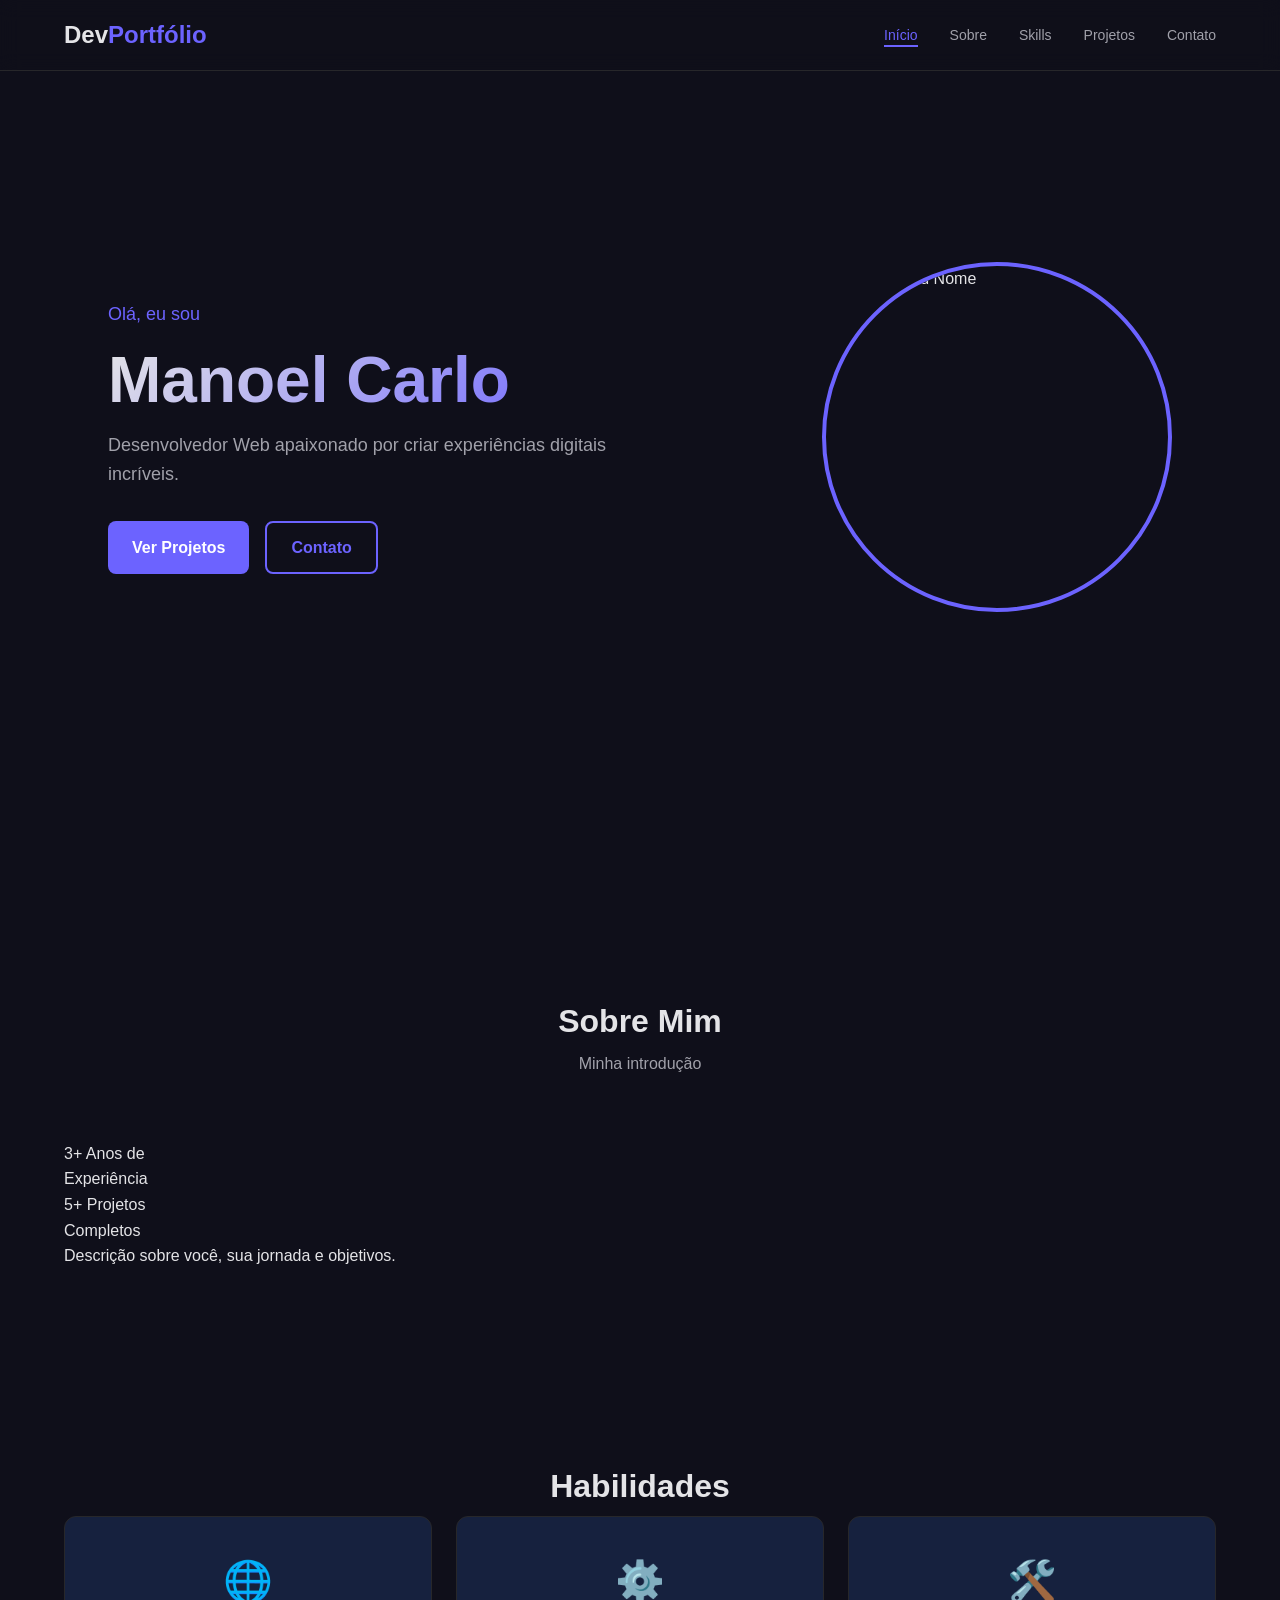
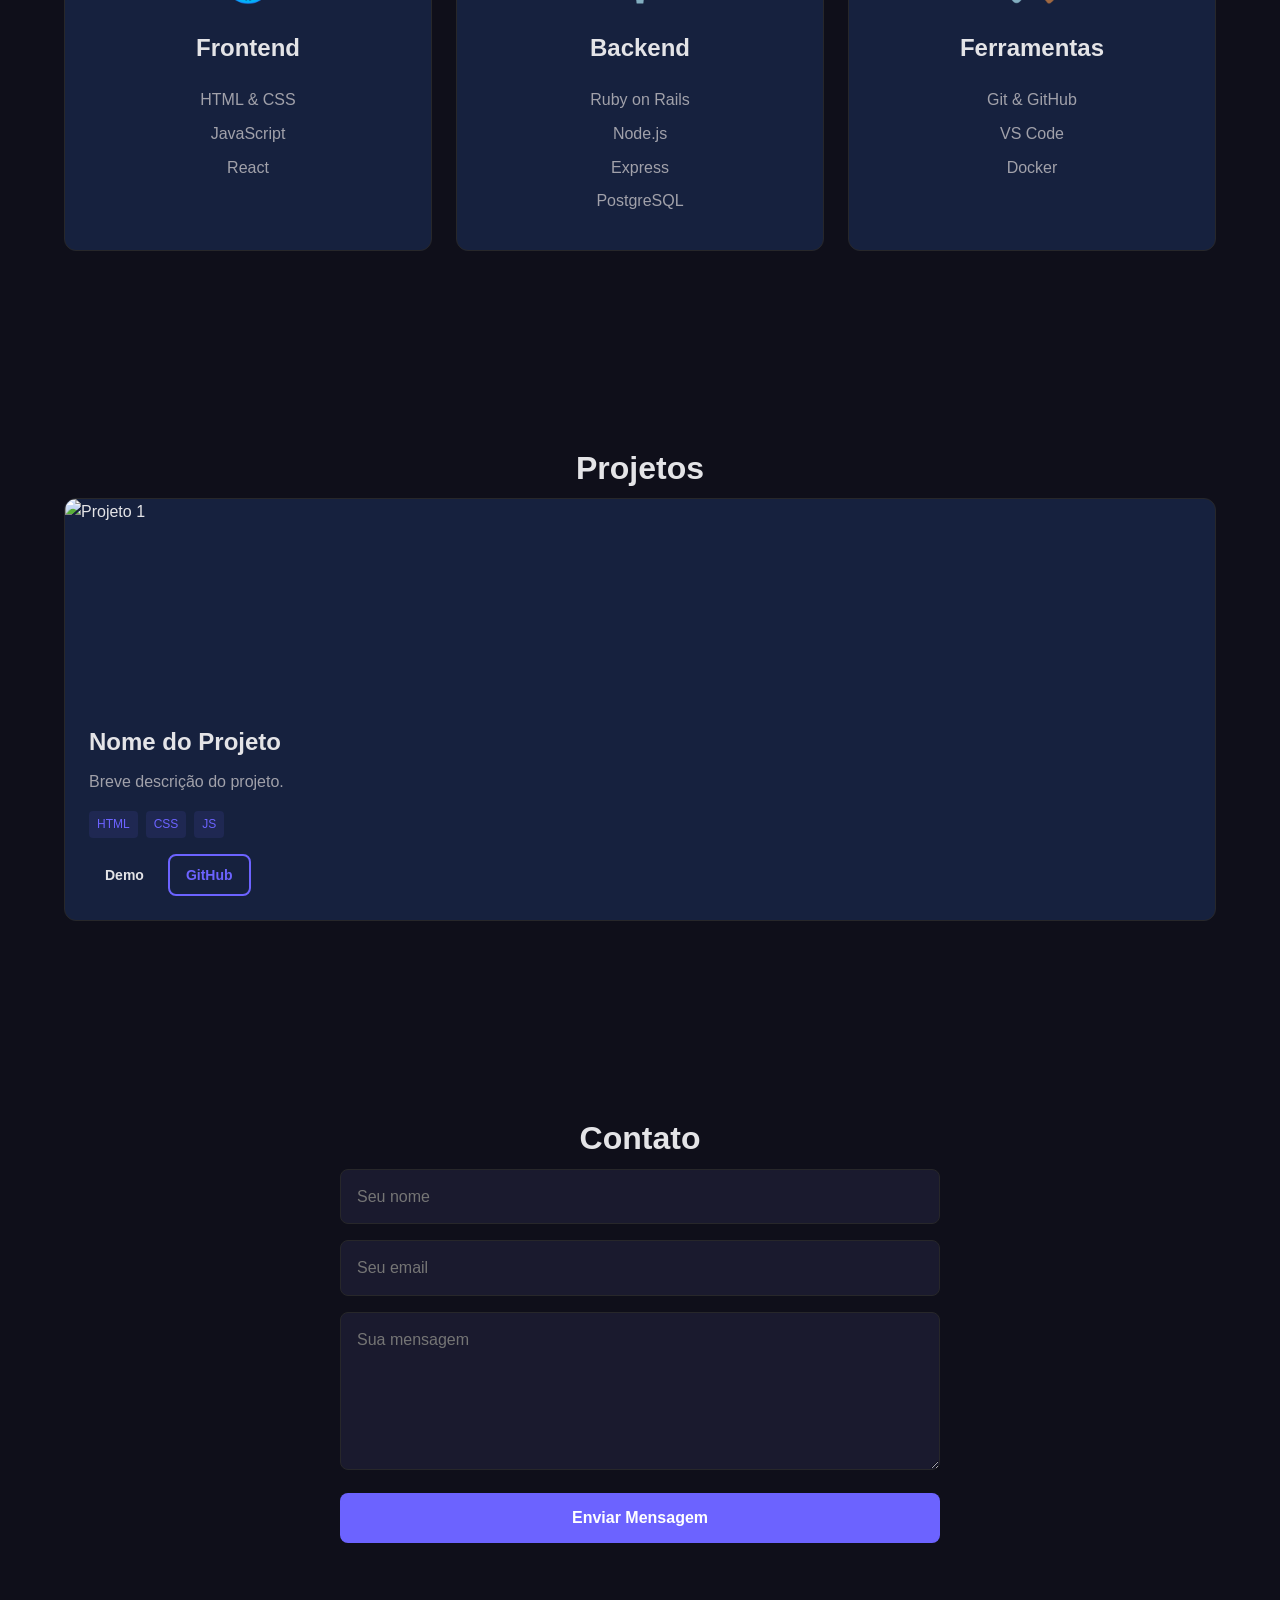
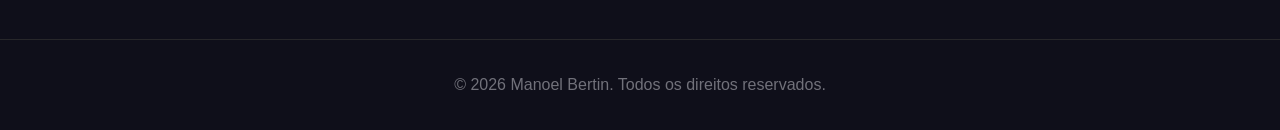
==== index.html @ 7fca6bd4 "feat: projeto portfólio inicial com HTML, CSS e JS" ====
<!-- index.html -->
<!DOCTYPE html>
<html lang="pt-BR">
<head>
    <meta charset="UTF-8">
    <meta name="viewport" content="width=device-width, initial-scale=1.0">
    <meta name="description" content="Portfólio de Manoel - Desenvolvedor Web">
    <title>Manoel Bertin | Desenvolvedor</title>
    <link rel="stylesheet" href="assets/css/reset.css">
    <link rel="stylesheet" href="assets/css/variables.css">
    <link rel="stylesheet" href="assets/css/style.css">
</head>
<body>
    <header class="header" id="header">
        <nav class="nav container">
            <a href="#" class="nav__logo">Dev<span>Portfólio</span></a>
            <ul class="nav__list">
                <li><a href="#home" class="nav__link active">Início</a></li>
                <li><a href="#about" class="nav__link">Sobre</a></li>
                <li><a href="#skills" class="nav__link">Skills</a></li>
                <li><a href="#projects" class="nav__link">Projetos</a></li>
                <li><a href="#contact" class="nav__link">Contato</a></li>
            </ul>
            <button class="nav__toggle" id="nav-toggle" aria-label="Menu">
                <span></span>
                <span></span>
                <span></span>
            </button>
        </nav>
    </header>

    <main>
        <!-- HERO SECTION -->
        <section class="hero section" id="home">
            <div class="hero__container container">
                <div class="hero__content">
                    <span class="hero__subtitle">Olá, eu sou</span>
                    <h1 class="hero__title">Manoel Carlo</h1>
                    <p class="hero__description">
                        Desenvolvedor Web apaixonado por criar 
                        experiências digitais incríveis.
                    </p>
                    <div class="hero__buttons">
                        <a href="#projects" class="btn btn--primary">
                            Ver Projetos
                        </a>
                        <a href="#contact" class="btn btn--outline">
                            Contato
                        </a>
                    </div>
                </div>
                <div class="hero__image">
                    <img src="assets/images/profile.webp" 
                         alt="Foto de Seu Nome"
                         loading="lazy">
                </div>
            </div>
        </section>

        <!-- ABOUT SECTION -->
        <section class="about section" id="about">
            <div class="container">
                <h2 class="section__title">Sobre Mim</h2>
                <p class="section__subtitle">Minha introdução</p>
                <div class="about__content">
                    <div class="about__info">
                        <div class="about__box">
                            <span class="about__box-number">3+</span>
                            <span class="about__box-label">Anos de<br>Experiência</span>
                        </div>
                        <div class="about__box">
                            <span class="about__box-number">5+</span>
                            <span class="about__box-label">Projetos<br>Completos</span>
                        </div>
                    </div>
                    <p class="about__description">
                        Descrição sobre você, sua jornada e objetivos.
                    </p>
                </div>
            </div>
        </section>

        <!-- SKILLS SECTION -->
        <section class="skills section" id="skills">
            <div class="container">
                <h2 class="section__title">Habilidades</h2>
                <div class="skills__grid">
                    <article class="skill__card">
                        <div class="skill__icon">🌐</div>
                        <h3 class="skill__title">Frontend</h3>
                        <ul class="skill__list">
                            <li>HTML & CSS</li>
                            <li>JavaScript</li>
                            <li>React</li>
                        </ul>
                    </article>
                    <article class="skill__card">
                        <div class="skill__icon">⚙️</div>
                        <h3 class="skill__title">Backend</h3>
                        <ul class="skill__list">
                            <li>Ruby on Rails</li>
                            <li>Node.js</li>
                            <li>Express</li>
                            <li>PostgreSQL</li>
                        </ul>
                    </article>
                    <article class="skill__card">
                        <div class="skill__icon">🛠️</div>
                        <h3 class="skill__title">Ferramentas</h3>
                        <ul class="skill__list">
                            <li>Git & GitHub</li>
                            <li>VS Code</li>
                            <li>Docker</li>
                        </ul>
                    </article>
                </div>
            </div>
        </section>

        <!-- PROJECTS SECTION -->
        <section class="projects section" id="projects">
            <div class="container">
                <h2 class="section__title">Projetos</h2>
                <div class="projects__grid">
                    <article class="project__card">
                        <div class="project__image">
                            <img src="assets/images/projects/project1.webp" 
                                 alt="Projeto 1">
                        </div>
                        <div class="project__content">
                            <h3 class="project__title">Nome do Projeto</h3>
                            <p class="project__description">
                                Breve descrição do projeto.
                            </p>
                            <div class="project__tags">
                                <span class="tag">HTML</span>
                                <span class="tag">CSS</span>
                                <span class="tag">JS</span>
                            </div>
                            <div class="project__links">
                                <a href="#" class="btn btn--small">Demo</a>
                                <a href="#" class="btn btn--small btn--outline">
                                    GitHub
                                </a>
                            </div>
                        </div>
                    </article>
                </div>
            </div>
        </section>

        <!-- CONTACT SECTION -->
        <section class="contact section" id="contact">
            <div class="container">
                <h2 class="section__title">Contato</h2>
                <form class="contact__form" id="contact-form">
                    <div class="form__group">
                        <input type="text" name="name" 
                               placeholder="Seu nome" required>
                    </div>
                    <div class="form__group">
                        <input type="email" name="email" 
                               placeholder="Seu email" required>
                    </div>
                    <div class="form__group">
                        <textarea name="message" rows="5" 
                                  placeholder="Sua mensagem" required></textarea>
                    </div>
                    <button type="submit" class="btn btn--primary">
                        Enviar Mensagem
                    </button>
                </form>
            </div>
        </section>
    </main>

    <footer class="footer">
        <div class="container">
            <p>&copy; 2026 Manoel Bertin. Todos os direitos reservados.</p>
        </div>
    </footer>

    <script src="assets/js/main.js"></script>
</body>
</html>
---- assets/css/variables.css ----
/* variables.css - Design Tokens (MUITO IMPORTANTE!) */
:root {
    /* === CORES === */
    --color-primary: #6C63FF;
    --color-primary-dark: #5A52D5;
    --color-primary-light: #8B85FF;
    
    --color-bg: #0F0F1A;
    --color-bg-secondary: #1A1A2E;
    --color-bg-card: #16213E;
    
    --color-text: #E4E4E7;
    --color-text-secondary: #A1A1AA;
    --color-text-muted: #71717A;
    
    --color-border: #27272A;
    --color-success: #22C55E;
    --color-error: #EF4444;
    
    /* === TIPOGRAFIA === */
    --font-family: 'Inter', -apple-system, BlinkMacSystemFont, sans-serif;
    --font-size-xs: 1.2rem;
    --font-size-sm: 1.4rem;
    --font-size-base: 1.6rem;
    --font-size-lg: 1.8rem;
    --font-size-xl: 2.4rem;
    --font-size-2xl: 3.2rem;
    --font-size-3xl: 4.8rem;
    --font-size-hero: 6.4rem;
    
    --font-weight-regular: 400;
    --font-weight-medium: 500;
    --font-weight-semibold: 600;
    --font-weight-bold: 700;
    
    /* === ESPAÇAMENTO === */
    --spacing-xs: 0.4rem;
    --spacing-sm: 0.8rem;
    --spacing-md: 1.6rem;
    --spacing-lg: 2.4rem;
    --spacing-xl: 3.2rem;
    --spacing-2xl: 4.8rem;
    --spacing-3xl: 6.4rem;
    --spacing-section: 9.6rem;
    
    /* === BORDAS === */
    --radius-sm: 0.4rem;
    --radius-md: 0.8rem;
    --radius-lg: 1.2rem;
    --radius-xl: 1.6rem;
    --radius-full: 50%;
    
    /* === SOMBRAS === */
    --shadow-sm: 0 1px 2px rgba(0, 0, 0, 0.3);
    --shadow-md: 0 4px 6px rgba(0, 0, 0, 0.3);
    --shadow-lg: 0 10px 15px rgba(0, 0, 0, 0.3);
    --shadow-glow: 0 0 20px rgba(108, 99, 255, 0.3);
    
    /* === TRANSIÇÕES === */
    --transition-fast: 150ms ease;
    --transition-base: 300ms ease;
    --transition-slow: 500ms ease;
    
    /* === CONTAINER === */
    --container-max: 120rem;
    --container-padding: 2.4rem;
    
    /* === Z-INDEX === */
    --z-dropdown: 100;
    --z-sticky: 200;
    --z-fixed: 300;
    --z-modal: 400;
    --z-tooltip: 500;
}
---- assets/css/style.css ----
/* style.css - Estilos principais */

/* === UTILITÁRIOS === */
body {
    font-family: var(--font-family);
    background-color: var(--color-bg);
    color: var(--color-text);
}

.container {
    max-width: var(--container-max);
    margin: 0 auto;
    padding: 0 var(--container-padding);
}

.section {
    padding: var(--spacing-section) 0;
}

.section__title {
    font-size: var(--font-size-2xl);
    font-weight: var(--font-weight-bold);
    text-align: center;
    margin-bottom: var(--spacing-xs);
}

.section__subtitle {
    font-size: var(--font-size-base);
    color: var(--color-text-secondary);
    text-align: center;
    margin-bottom: var(--spacing-3xl);
}

/* === BOTÕES (Reutilizáveis) === */
.btn {
    display: inline-flex;
    align-items: center;
    justify-content: center;
    gap: var(--spacing-sm);
    padding: 1.2rem 2.4rem;
    border-radius: var(--radius-md);
    font-weight: var(--font-weight-semibold);
    font-size: var(--font-size-base);
    transition: all var(--transition-base);
    cursor: pointer;
}

.btn--primary {
    background: var(--color-primary);
    color: white;
}

.btn--primary:hover {
    background: var(--color-primary-dark);
    transform: translateY(-2px);
    box-shadow: var(--shadow-glow);
}

.btn--outline {
    border: 2px solid var(--color-primary);
    color: var(--color-primary);
    background: transparent;
}

.btn--outline:hover {
    background: var(--color-primary);
    color: white;
}

.btn--small {
    padding: 0.8rem 1.6rem;
    font-size: var(--font-size-sm);
}

/* === HEADER === */
.header {
    position: fixed;
    top: 0;
    left: 0;
    width: 100%;
    z-index: var(--z-fixed);
    background: rgba(15, 15, 26, 0.8);
    backdrop-filter: blur(10px);
    border-bottom: 1px solid var(--color-border);
}

.nav {
    display: flex;
    align-items: center;
    justify-content: space-between;
    height: 7rem;
}

.nav__logo {
    font-size: var(--font-size-xl);
    font-weight: var(--font-weight-bold);
}

.nav__logo span {
    color: var(--color-primary);
}

.nav__list {
    display: flex;
    gap: var(--spacing-xl);
}

.nav__link {
    font-size: var(--font-size-sm);
    color: var(--color-text-secondary);
    transition: color var(--transition-fast);
    position: relative;
}

.nav__link::after {
    content: '';
    position: absolute;
    bottom: -4px;
    left: 0;
    width: 0;
    height: 2px;
    background: var(--color-primary);
    transition: width var(--transition-base);
}

.nav__link:hover,
.nav__link.active {
    color: var(--color-primary);
}

.nav__link:hover::after,
.nav__link.active::after {
    width: 100%;
}

.nav__toggle {
    display: none;
    flex-direction: column;
    gap: 5px;
}

.nav__toggle span {
    width: 25px;
    height: 2px;
    background: var(--color-text);
    transition: var(--transition-base);
}

/* === HERO === */
.hero {
    min-height: 100vh;
    display: flex;
    align-items: center;
    padding-top: 7rem;
}

.hero__container {
    display: grid;
    grid-template-columns: 1fr 1fr;
    gap: var(--spacing-3xl);
    align-items: center;
}

.hero__subtitle {
    font-size: var(--font-size-lg);
    color: var(--color-primary);
    font-weight: var(--font-weight-medium);
}

.hero__title {
    font-size: var(--font-size-hero);
    font-weight: var(--font-weight-bold);
    line-height: 1.1;
    margin: var(--spacing-md) 0;
    background: linear-gradient(135deg, var(--color-text), var(--color-primary));
    -webkit-background-clip: text;
    -webkit-text-fill-color: transparent;
    background-clip: text;
}

.hero__description {
    font-size: var(--font-size-lg);
    color: var(--color-text-secondary);
    margin-bottom: var(--spacing-xl);
    max-width: 50rem;
}

.hero__buttons {
    display: flex;
    gap: var(--spacing-md);
}

.hero__image img {
    width: 35rem;
    height: 35rem;
    object-fit: cover;
    border-radius: var(--radius-full);
    border: 4px solid var(--color-primary);
    margin-left: auto;
}

/* === SKILLS === */
.skills__grid {
    display: grid;
    grid-template-columns: repeat(auto-fit, minmax(25rem, 1fr));
    gap: var(--spacing-lg);
}

.skill__card {
    background: var(--color-bg-card);
    border: 1px solid var(--color-border);
    border-radius: var(--radius-lg);
    padding: var(--spacing-xl);
    text-align: center;
    transition: all var(--transition-base);
}

.skill__card:hover {
    transform: translateY(-5px);
    border-color: var(--color-primary);
    box-shadow: var(--shadow-glow);
}

.skill__icon {
    font-size: 4rem;
    margin-bottom: var(--spacing-md);
}

.skill__title {
    font-size: var(--font-size-xl);
    margin-bottom: var(--spacing-md);
}

.skill__list li {
    color: var(--color-text-secondary);
    padding: var(--spacing-xs) 0;
}

/* === PROJECTS === */
.projects__grid {
    display: grid;
    grid-template-columns: repeat(auto-fit, minmax(30rem, 1fr));
    gap: var(--spacing-lg);
}

.project__card {
    background: var(--color-bg-card);
    border: 1px solid var(--color-border);
    border-radius: var(--radius-lg);
    overflow: hidden;
    transition: all var(--transition-base);
}

.project__card:hover {
    transform: translateY(-5px);
    box-shadow: var(--shadow-lg);
}

.project__image img {
    width: 100%;
    height: 20rem;
    object-fit: cover;
}

.project__content {
    padding: var(--spacing-lg);
}

.project__title {
    font-size: var(--font-size-xl);
    margin-bottom: var(--spacing-sm);
}

.project__description {
    color: var(--color-text-secondary);
    margin-bottom: var(--spacing-md);
}

.project__tags {
    display: flex;
    gap: var(--spacing-sm);
    margin-bottom: var(--spacing-md);
    flex-wrap: wrap;
}

.tag {
    padding: var(--spacing-xs) var(--spacing-sm);
    background: rgba(108, 99, 255, 0.1);
    color: var(--color-primary);
    border-radius: var(--radius-sm);
    font-size: var(--font-size-xs);
}

.project__links {
    display: flex;
    gap: var(--spacing-sm);
}

/* === CONTACT === */
.contact__form {
    max-width: 60rem;
    margin: 0 auto;
    display: flex;
    flex-direction: column;
    gap: var(--spacing-md);
}

.form__group input,
.form__group textarea {
    width: 100%;
    padding: 1.4rem 1.6rem;
    background: var(--color-bg-secondary);
    border: 1px solid var(--color-border);
    border-radius: var(--radius-md);
    color: var(--color-text);
    transition: border-color var(--transition-fast);
}

.form__group input:focus,
.form__group textarea:focus {
    border-color: var(--color-primary);
}

.form__group textarea {
    resize: vertical;
    min-height: 12rem;
}

/* === FOOTER === */
.footer {
    padding: var(--spacing-xl) 0;
    border-top: 1px solid var(--color-border);
    text-align: center;
    color: var(--color-text-muted);
}

/* === RESPONSIVIDADE === */
@media (max-width: 768px) {
    :root {
        --font-size-hero: 3.6rem;
        --font-size-2xl: 2.4rem;
    }

    .nav__list {
        position: fixed;
        top: 7rem;
        left: 0;
        width: 100%;
        background: var(--color-bg);
        flex-direction: column;
        align-items: center;
        padding: var(--spacing-xl) 0;
        border-bottom: 1px solid var(--color-border);
        transform: translateY(-150%);
        transition: transform var(--transition-base);
    }

    .nav__list.active {
        transform: translateY(0);
    }

    .nav__toggle {
        display: flex;
    }

    .hero__container {
        grid-template-columns: 1fr;
        text-align: center;
    }

    .hero__buttons {
        justify-content: center;
    }

    .hero__image img {
        width: 25rem;
        height: 25rem;
        margin: 0 auto;
    }

    .hero__description {
        margin: 0 auto var(--spacing-xl);
    }
}
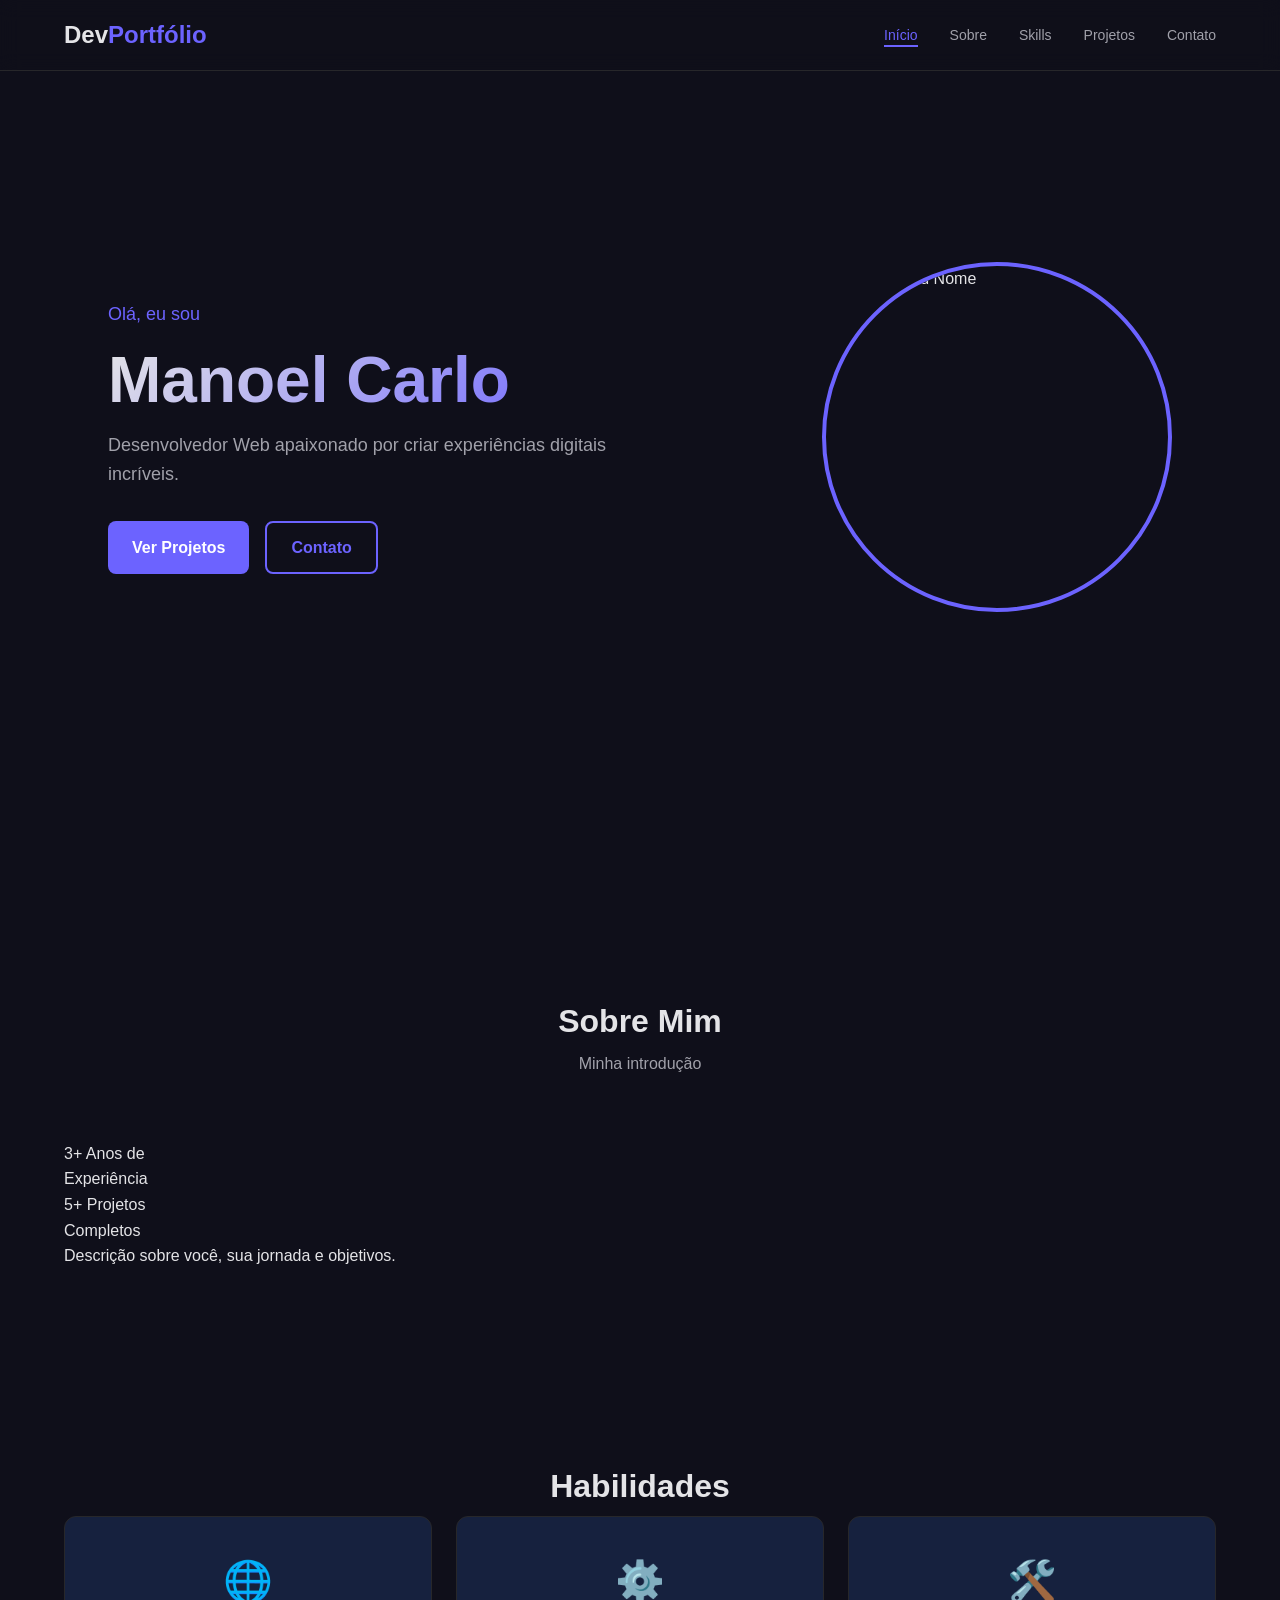
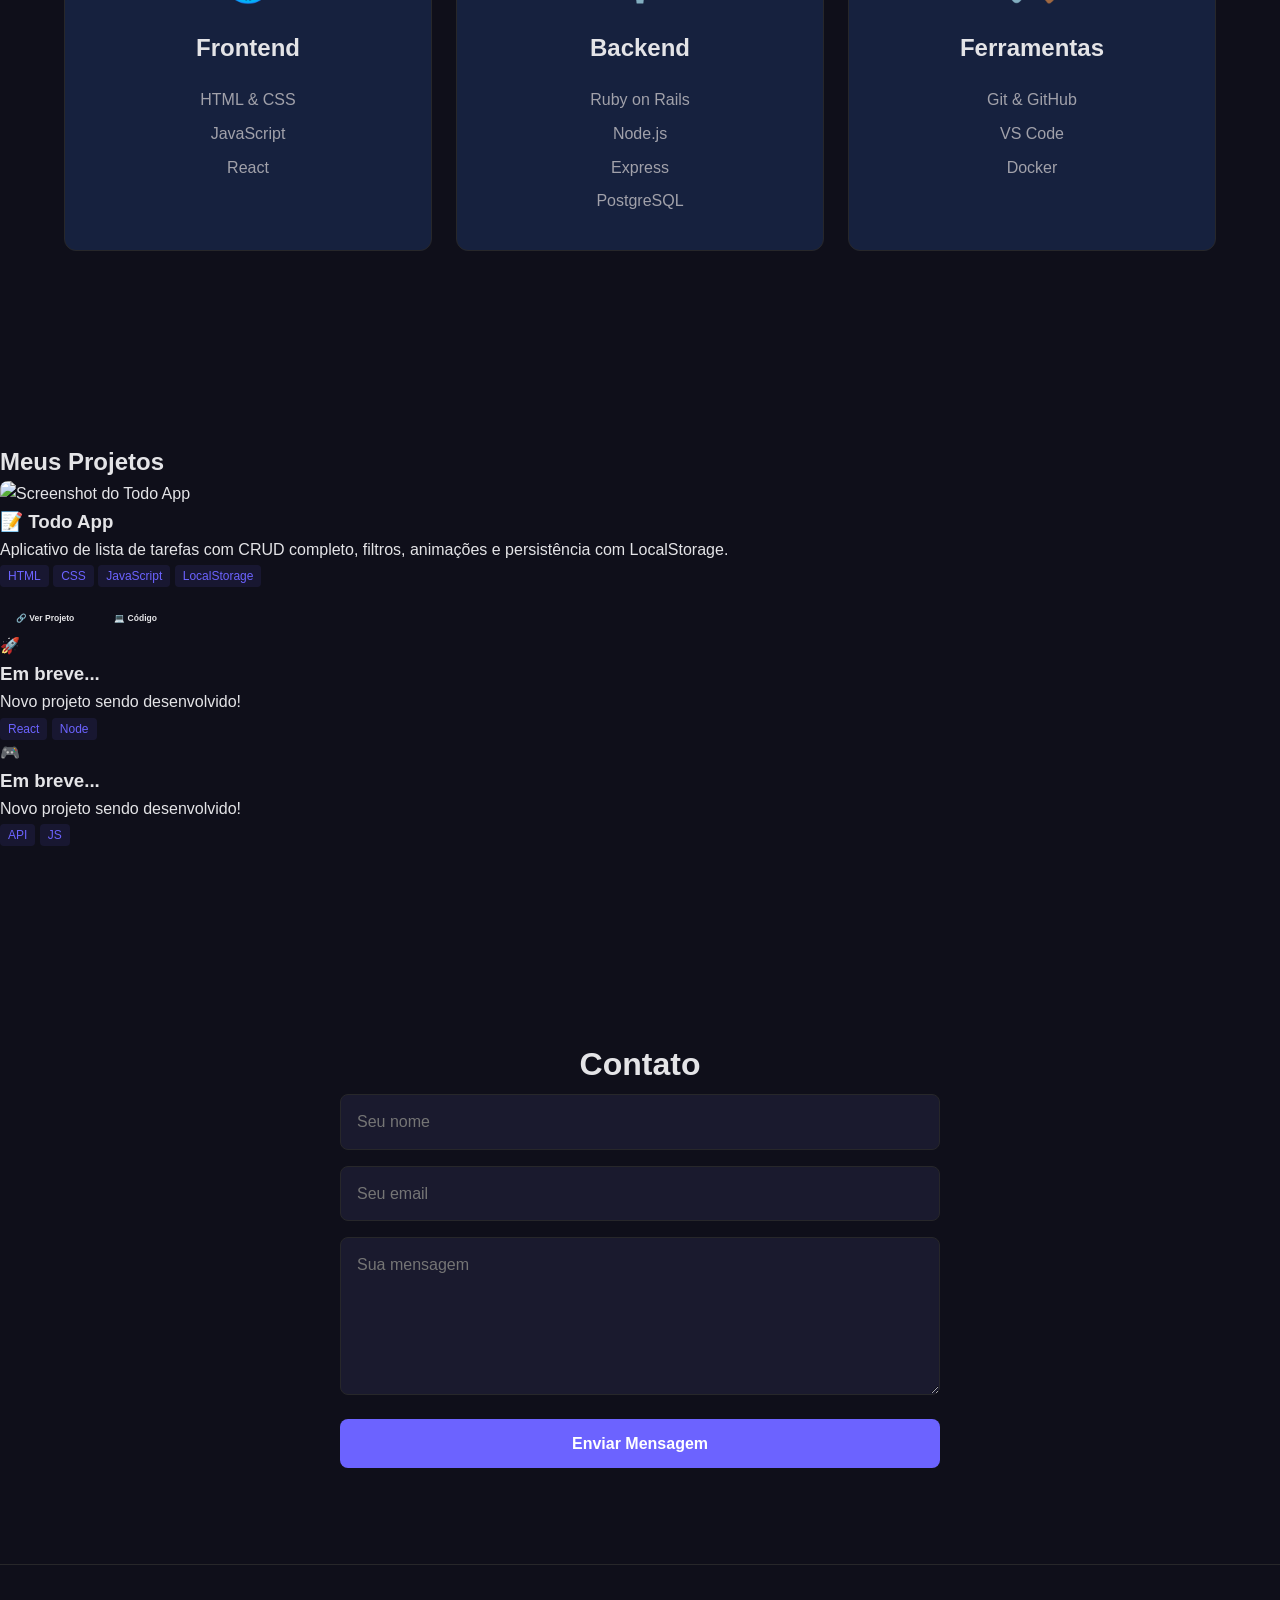
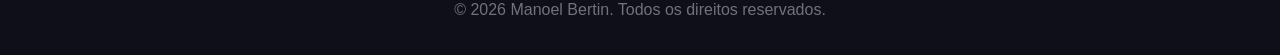
==== commit b3b739dd: "primeiro projeto todotask adicionado no portifolio" ====
--- a/index.html
+++ b/index.html
@@ -117,35 +117,65 @@
             </div>
         </section>
 
-        <!-- PROJECTS SECTION -->
-        <section class="projects section" id="projects">
-            <div class="container">
-                <h2 class="section__title">Projetos</h2>
-                <div class="projects__grid">
-                    <article class="project__card">
-                        <div class="project__image">
-                            <img src="assets/images/projects/project1.webp" 
-                                 alt="Projeto 1">
-                        </div>
-                        <div class="project__content">
-                            <h3 class="project__title">Nome do Projeto</h3>
-                            <p class="project__description">
-                                Breve descrição do projeto.
-                            </p>
-                            <div class="project__tags">
-                                <span class="tag">HTML</span>
-                                <span class="tag">CSS</span>
-                                <span class="tag">JS</span>
-                            </div>
-                            <div class="project__links">
-                                <a href="#" class="btn btn--small">Demo</a>
-                                <a href="#" class="btn btn--small btn--outline">
-                                    GitHub
-                                </a>
-                            </div>
-                        </div>
-                    </article>
-                </div>
+        <!-- PROJETOS -->
+        <section class="section" id="projetos">
+            <h2 class="section-title">Meus Projetos</h2>
+            <div class="projects-grid">
+
+                <!-- CARD DO TODO APP (NOVO!) -->
+                <div class="project-card">
+                    <div class="project-image">
+                        <img src="assets/images/todo-screenshot.png" 
+                            alt="Screenshot do Todo App"
+                            style="width:100%; border-radius:8px;">
+                    </div>
+                    <h3>📝 Todo App</h3>
+                    <p>
+                        Aplicativo de lista de tarefas com CRUD completo, 
+                        filtros, animações e persistência com LocalStorage.
+                    </p>
+                    <div class="project-tags">
+                        <span class="tag">HTML</span>
+                        <span class="tag">CSS</span>
+                        <span class="tag">JavaScript</span>
+                        <span class="tag">LocalStorage</span>
+                    </div>
+                    <div class="project-links">
+                        <a href="projetos/todo-app/index.html" 
+                        class="btn btn-primary btn-small"
+                        target="_blank">
+                            🔗 Ver Projeto
+                        </a>
+                        <a href="https://github.com/SEU-USUARIO" 
+                        class="btn btn-outline btn-small"
+                        target="_blank">
+                            💻 Código
+                        </a>
+                    </div>
+                </div>
+
+                <!-- CARD 2 (placeholder) -->
+                <div class="project-card">
+                    <div class="project-image">🚀</div>
+                    <h3>Em breve...</h3>
+                    <p>Novo projeto sendo desenvolvido!</p>
+                    <div class="project-tags">
+                        <span class="tag">React</span>
+                        <span class="tag">Node</span>
+                    </div>
+                </div>
+
+                <!-- CARD 3 (placeholder) -->
+                <div class="project-card">
+                    <div class="project-image">🎮</div>
+                    <h3>Em breve...</h3>
+                    <p>Novo projeto sendo desenvolvido!</p>
+                    <div class="project-tags">
+                        <span class="tag">API</span>
+                        <span class="tag">JS</span>
+                    </div>
+                </div>
+
             </div>
         </section>
 
--- a/assets/css/style.css
+++ b/assets/css/style.css
@@ -381,4 +381,25 @@
     .hero__description {
         margin: 0 auto var(--spacing-xl);
     }
+}
+/* ============================================
+   LINKS DOS PROJETOS
+   ============================================ */
+.project-links {
+    display: flex;
+    gap: 8px;
+    margin-top: 16px;
+}
+
+.btn-small {
+    padding: 8px 16px;
+    font-size: 0.85rem;
+}
+
+.project-image img {
+    transition: transform 0.3s ease;
+}
+
+.project-card:hover .project-image img {
+    transform: scale(1.03);
 }
